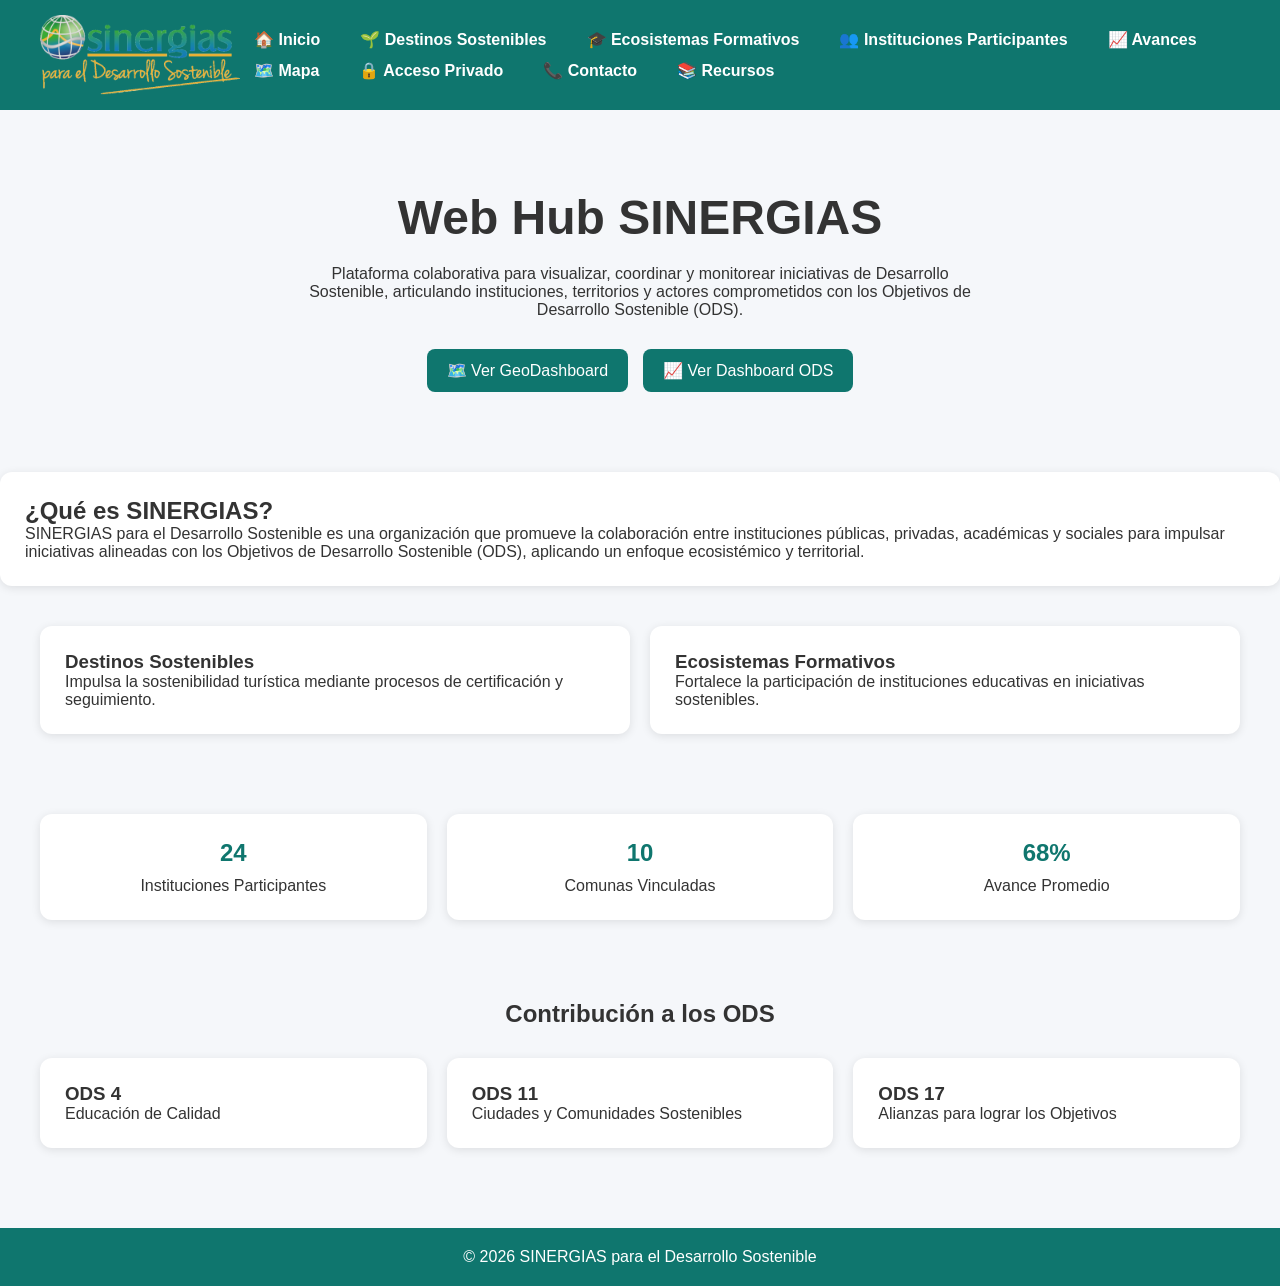
==== index.html @ 97fa35aa "si" ====
<!DOCTYPE html>
<html lang="es">

<head>
    <meta charset="UTF-8">
    <meta name="viewport" content="width=device-width, initial-scale=1.0">
    <title>Web Hub SINERGIAS</title>

    <link rel="stylesheet" href="css/styles.css">
</head>

<body>

    <header>
        <div class="logo">
            <img src="assets/logo.png" alt="Logo SINERGIAS">
        </div>

        <nav>
            <ul>
                <li><a href="index.html">🏠 Inicio</a></li>
                <li><a href="pages/destinos.html">🌱 Destinos Sostenibles</a></li>
                <li><a href="pages/ecosistemas.html">🎓 Ecosistemas Formativos</a></li>
                <li><a href="pages/participantes.html">👥 Instituciones Participantes</a></li>
                <li><a href="pages/avances.html">📈 Avances</a></li>
                <li><a href="pages/mapa.html">🗺️ Mapa</a></li>
                <li><a href="pages/privada.html">🔒 Acceso Privado</a></li>
                <li><a href="pages/contacto.html">📞 Contacto</a></li>
                <li><a href="pages/recursos.html">📚 Recursos</a></li>
            </ul>
        </nav>
    </header>

    <main>

        <section class="hero">
            <h1>Web Hub SINERGIAS</h1>

            <p>
                Plataforma colaborativa para visualizar, coordinar y
                monitorear iniciativas de Desarrollo Sostenible,
                articulando instituciones, territorios y actores
                comprometidos con los Objetivos de Desarrollo
                Sostenible (ODS).
            </p>

            <div class="hero-buttons">

                <a href="pages/mapa.html" class="btn-link">
                    🗺️ Ver GeoDashboard
                </a>

                <a href="pages/avances.html" class="btn-link">
                    📈 Ver Dashboard ODS
                </a>

            </div>
            
        </section>

        <section class="card-section">

            <div class="card">

                <h2>¿Qué es SINERGIAS?</h2>

                <p>
                    SINERGIAS para el Desarrollo Sostenible es una
                    organización que promueve la colaboración entre
                    instituciones públicas, privadas, académicas y
                    sociales para impulsar iniciativas alineadas con
                    los Objetivos de Desarrollo Sostenible (ODS),
                    aplicando un enfoque ecosistémico y territorial.
                </p>

            </div>

        </section>

        <section class="initiatives">

            <div class="card">
                <h3>Destinos Sostenibles</h3>

                <p>
                    Impulsa la sostenibilidad turística mediante
                    procesos de certificación y seguimiento.
                </p>
            </div>

            <div class="card">
                <h3>Ecosistemas Formativos</h3>

                <p>
                    Fortalece la participación de instituciones
                    educativas en iniciativas sostenibles.
                </p>
            </div>

        </section>

        <section class="stats">

            <div class="stat-card">
                <h2 id="instituciones">24</h2>
                <p>Instituciones Participantes</p>
            </div>

            <div class="stat-card">
                <h2 id="comunas">10</h2>
                <p>Comunas Vinculadas</p>
            </div>

            <div class="stat-card">
                <h2 id="avance">68%</h2>
                <p>Avance Promedio</p>
            </div>

        </section>

        <section class="integration">

            <h2>Contribución a los ODS</h2>

            <div class="integration-grid">

                <div class="card">
                    <h3>ODS 4</h3>
                    <p>Educación de Calidad</p>
                </div>

                <div class="card">
                    <h3>ODS 11</h3>
                    <p>Ciudades y Comunidades Sostenibles</p>
                </div>

                <div class="card">
                    <h3>ODS 17</h3>
                    <p>Alianzas para lograr los Objetivos</p>
                </div>

            </div>

        </section>

    </main>

    <footer>
        <p>
            © 2026 SINERGIAS para el Desarrollo Sostenible
        </p>
    </footer>

    <script src="js/app.js"></script>

</body>

</html>
---- css/styles.css ----
* {
    margin: 0;
    padding: 0;
    box-sizing: border-box;
}

body {
    font-family: Arial, sans-serif;
    background: #f5f7fa;
    color: #333;
}

header {
    background: #0f766e;
    color: white;
    padding: 15px 40px;

    display: flex;
    justify-content: space-between;
    align-items: center;
}

.logo {
    display: flex;
    align-items: center;
}

.logo img {
    height: 80px;
    width: auto;
    display: block;
}

nav ul {
    list-style: none;
    display: flex;
    gap: 12px;
    align-items: center;
    flex-wrap: wrap;
}

nav a {
    text-decoration: none;
    color: white;
    font-weight: 600;
    padding: 10px 14px;
    border-radius: 8px;
    transition: all 0.3s ease;
}

nav a:hover {
    background: rgba(255, 255, 255, 0.15);
    transform: translateY(-2px);
}

.hero {
    text-align: center;
    padding: 80px 20px;
}

.hero h1 {
    font-size: 3rem;
    margin-bottom: 20px;
}

.hero p {
    max-width: 700px;
    margin: auto;
    margin-bottom: 30px;
}

.hero-buttons {
    display: flex;
    justify-content: center;
    gap: 15px;
}

button {
    background: #0f766e;
    color: white;
    border: none;
    padding: 12px 20px;
    cursor: pointer;
    border-radius: 8px;
}

button:hover {
    opacity: 0.9;
}

.initiatives,
.stats,
.integration-grid {
    display: grid;
    gap: 20px;
}

.initiatives {
    grid-template-columns: repeat(auto-fit, minmax(280px, 1fr));
    padding: 40px;
}

.stats {
    grid-template-columns: repeat(auto-fit, minmax(200px, 1fr));
    padding: 40px;
}

.integration {
    padding: 40px;
}

.integration h2 {
    text-align: center;
    margin-bottom: 30px;
}

.integration-grid {
    grid-template-columns: repeat(auto-fit, minmax(250px, 1fr));
}

.card,
.stat-card {
    background: white;
    padding: 25px;
    border-radius: 12px;

    box-shadow: 0 2px 10px rgba(0, 0, 0, 0.1);
}

.stat-card {
    text-align: center;
}

.stat-card h2 {
    color: #0f766e;
    margin-bottom: 10px;
}

footer {
    background: #0f766e;
    color: white;
    text-align: center;
    padding: 20px;
    margin-top: 40px;
}

@media(max-width: 768px) {

    header {
        flex-direction: column;
        gap: 15px;
    }

    nav ul {
        flex-wrap: wrap;
        justify-content: center;
        gap: 12px;
    }

    .hero h1 {
        font-size: 2rem;
    }

    .hero-buttons {
        flex-direction: column;
        align-items: center;
    }

}

.container {
    padding: 40px;
}

.form-card {
    background: white;
    padding: 20px;
    border-radius: 10px;

    display: flex;
    flex-wrap: wrap;
    gap: 10px;

    margin-bottom: 30px;
}

.form-card input {
    padding: 10px;
    flex: 1;
}

table {
    width: 100%;
    border-collapse: collapse;
    background: white;
}

th,
td {
    padding: 12px;
    border: 1px solid #ddd;
}

th {
    background: #0f766e;
    color: white;
}

.btn-link {

    background: #0f766e;
    color: white;

    text-decoration: none;

    padding: 12px 20px;

    border-radius: 8px;

    display: inline-block;
}

.btn-link:hover {
    opacity: .9;
}

.btn-editar {
    background: #f59e0b;
    margin-right: 5px;
}

.btn-eliminar {
    background: #dc2626;
}

.container {
    max-width: 1200px;
    margin: auto;
    padding: 40px;
}

.container h1 {
    margin-bottom: 30px;
    text-align: center;
    color: #0f766e;
}

.dashboard-cards {
    display: grid;
    grid-template-columns: repeat(auto-fit, minmax(220px, 1fr));
    gap: 20px;
    margin-bottom: 40px;
}

.dashboard-card {
    background: white;
    padding: 25px;
    border-radius: 12px;
    text-align: center;
    box-shadow: 0 2px 10px rgba(0, 0, 0, 0.1);
}

.dashboard-card h2 {
    color: #0f766e;
    margin-bottom: 10px;
}

table {
    width: 100%;
    background: white;
    border-collapse: collapse;
    border-radius: 12px;
    overflow: hidden;
    box-shadow: 0 2px 10px rgba(0, 0, 0, 0.1);
}

th {
    background: #0f766e;
    color: white;
    padding: 15px;
}

td {
    padding: 15px;
    border-bottom: 1px solid #eee;
}

tr:hover {
    background: #f7f7f7;
}

.map-container {
    margin: 30px 0;
}

.fake-map {

    background: white;

    height: 350px;

    border-radius: 12px;

    display: flex;
    flex-direction: column;
    justify-content: center;
    align-items: center;

    box-shadow: 0 2px 10px rgba(0, 0, 0, .1);

    text-align: center;
}

.instituciones-grid {

    margin-top: 30px;

    display: grid;

    grid-template-columns:
        repeat(auto-fit, minmax(280px, 1fr));

    gap: 20px;
}

.institucion-card {

    background: white;

    padding: 20px;

    border-radius: 12px;

    box-shadow: 0 2px 10px rgba(0, 0, 0, .1);
}

.institucion-card h3 {
    margin-bottom: 10px;
    color: #0f766e;
}

.institucion-card p {
    margin-bottom: 8px;
}

#map {
    width: 100%;
    height: 500px;
    border-radius: 12px;
    box-shadow: 0 2px 10px rgba(0, 0, 0, .1);
}

.alert-card {

    background: #fff3cd;

    border-left: 5px solid #f59e0b;

    padding: 15px;

    margin-bottom: 10px;

    border-radius: 8px;
}
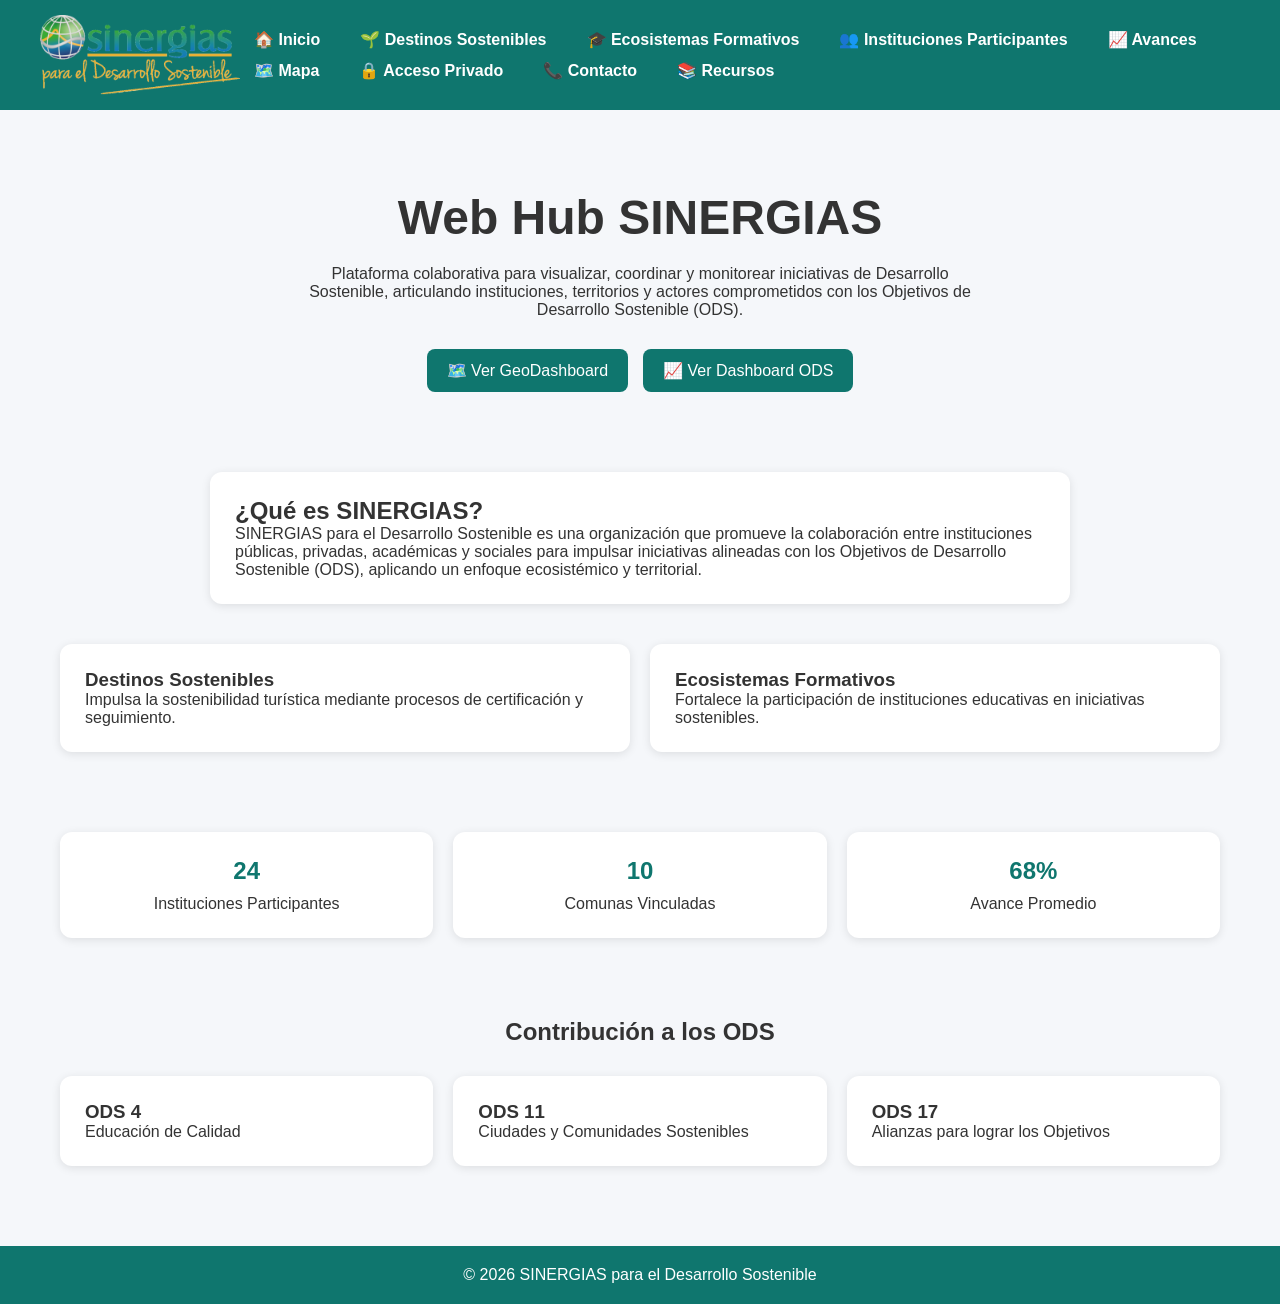
==== commit e01ad649: "a" ====
--- a/index.html
+++ b/index.html
@@ -55,93 +55,97 @@
                 </a>
 
             </div>
-            
-        </section>
-
-        <section class="card-section">
-
-            <div class="card">
-
-                <h2>¿Qué es SINERGIAS?</h2>
-
-                <p>
-                    SINERGIAS para el Desarrollo Sostenible es una
-                    organización que promueve la colaboración entre
-                    instituciones públicas, privadas, académicas y
-                    sociales para impulsar iniciativas alineadas con
-                    los Objetivos de Desarrollo Sostenible (ODS),
-                    aplicando un enfoque ecosistémico y territorial.
-                </p>
-
-            </div>
 
         </section>
 
-        <section class="initiatives">
+        <div class="home-content">
 
-            <div class="card">
-                <h3>Destinos Sostenibles</h3>
-
-                <p>
-                    Impulsa la sostenibilidad turística mediante
-                    procesos de certificación y seguimiento.
-                </p>
-            </div>
-
-            <div class="card">
-                <h3>Ecosistemas Formativos</h3>
-
-                <p>
-                    Fortalece la participación de instituciones
-                    educativas en iniciativas sostenibles.
-                </p>
-            </div>
-
-        </section>
-
-        <section class="stats">
-
-            <div class="stat-card">
-                <h2 id="instituciones">24</h2>
-                <p>Instituciones Participantes</p>
-            </div>
-
-            <div class="stat-card">
-                <h2 id="comunas">10</h2>
-                <p>Comunas Vinculadas</p>
-            </div>
-
-            <div class="stat-card">
-                <h2 id="avance">68%</h2>
-                <p>Avance Promedio</p>
-            </div>
-
-        </section>
-
-        <section class="integration">
-
-            <h2>Contribución a los ODS</h2>
-
-            <div class="integration-grid">
+            <section class="card-section">
 
                 <div class="card">
-                    <h3>ODS 4</h3>
-                    <p>Educación de Calidad</p>
+
+                    <h2>¿Qué es SINERGIAS?</h2>
+
+                    <p>
+                        SINERGIAS para el Desarrollo Sostenible es una
+                        organización que promueve la colaboración entre
+                        instituciones públicas, privadas, académicas y
+                        sociales para impulsar iniciativas alineadas con
+                        los Objetivos de Desarrollo Sostenible (ODS),
+                        aplicando un enfoque ecosistémico y territorial.
+                    </p>
+
+                </div>
+
+            </section>
+
+            <section class="initiatives">
+
+                <div class="card">
+                    <h3>Destinos Sostenibles</h3>
+
+                    <p>
+                        Impulsa la sostenibilidad turística mediante
+                        procesos de certificación y seguimiento.
+                    </p>
                 </div>
 
                 <div class="card">
-                    <h3>ODS 11</h3>
-                    <p>Ciudades y Comunidades Sostenibles</p>
+                    <h3>Ecosistemas Formativos</h3>
+
+                    <p>
+                        Fortalece la participación de instituciones
+                        educativas en iniciativas sostenibles.
+                    </p>
                 </div>
 
-                <div class="card">
-                    <h3>ODS 17</h3>
-                    <p>Alianzas para lograr los Objetivos</p>
+            </section>
+
+            <section class="stats">
+
+                <div class="stat-card">
+                    <h2 id="instituciones">24</h2>
+                    <p>Instituciones Participantes</p>
                 </div>
 
-            </div>
+                <div class="stat-card">
+                    <h2 id="comunas">10</h2>
+                    <p>Comunas Vinculadas</p>
+                </div>
 
-        </section>
+                <div class="stat-card">
+                    <h2 id="avance">68%</h2>
+                    <p>Avance Promedio</p>
+                </div>
+
+            </section>
+
+            <section class="integration">
+
+                <h2>Contribución a los ODS</h2>
+
+                <div class="integration-grid">
+
+                    <div class="card">
+                        <h3>ODS 4</h3>
+                        <p>Educación de Calidad</p>
+                    </div>
+
+                    <div class="card">
+                        <h3>ODS 11</h3>
+                        <p>Ciudades y Comunidades Sostenibles</p>
+                    </div>
+
+                    <div class="card">
+                        <h3>ODS 17</h3>
+                        <p>Alianzas para lograr los Objetivos</p>
+                    </div>
+
+                </div>
+
+            </section>
+
+        </div>
 
     </main>
 
--- a/css/styles.css
+++ b/css/styles.css
@@ -51,6 +51,11 @@
 nav a:hover {
     background: rgba(255, 255, 255, 0.15);
     transform: translateY(-2px);
+}
+
+.home-content {
+    max-width: 1200px;
+    margin: 0 auto;
 }
 
 .hero {
@@ -97,16 +102,16 @@
 
 .initiatives {
     grid-template-columns: repeat(auto-fit, minmax(280px, 1fr));
-    padding: 40px;
+    padding: 40px 20px;
 }
 
 .stats {
     grid-template-columns: repeat(auto-fit, minmax(200px, 1fr));
-    padding: 40px;
+    padding: 40px 20px;
 }
 
 .integration {
-    padding: 40px;
+    padding: 40px 20px;
 }
 
 .integration h2 {
@@ -116,6 +121,12 @@
 
 .integration-grid {
     grid-template-columns: repeat(auto-fit, minmax(250px, 1fr));
+}
+
+.card-section {
+    max-width: 900px;
+    margin: 0 auto;
+    padding: 0 20px;
 }
 
 .card,
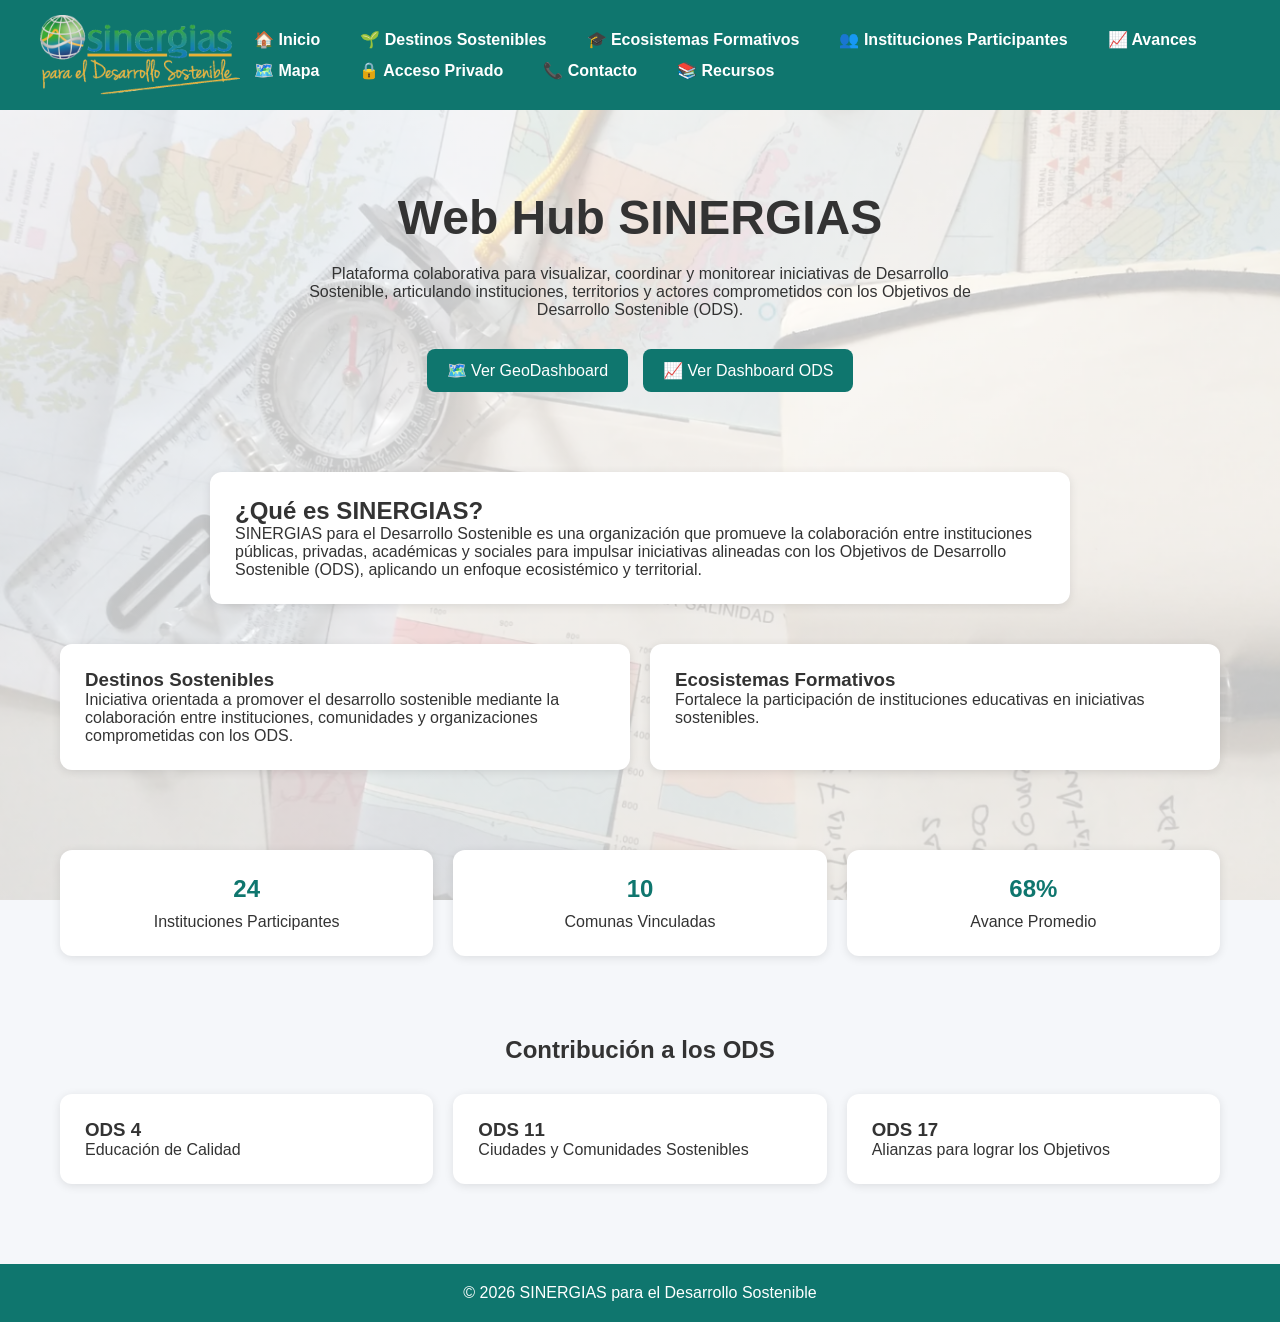
==== commit b044eebd: "Update index.html" ====
--- a/index.html
+++ b/index.html
@@ -85,8 +85,9 @@
                     <h3>Destinos Sostenibles</h3>
 
                     <p>
-                        Impulsa la sostenibilidad turística mediante
-                        procesos de certificación y seguimiento.
+                        Iniciativa orientada a promover el desarrollo sostenible
+                        mediante la colaboración entre instituciones, comunidades
+                        y organizaciones comprometidas con los ODS.
                     </p>
                 </div>
 
--- a/css/styles.css
+++ b/css/styles.css
@@ -372,4 +372,54 @@
     margin-bottom: 10px;
 
     border-radius: 8px;
-}+}
+
+.avance-visual{
+    background:white;
+    padding:25px;
+    border-radius:12px;
+    margin-bottom:30px;
+    box-shadow:0 2px 10px rgba(0,0,0,.1);
+}
+
+.avance-visual h2{
+    margin-bottom:20px;
+    color:#0f766e;
+}
+
+.avance-item{
+    margin-bottom:20px;
+}
+
+.avance-header{
+    display:flex;
+    justify-content:space-between;
+    margin-bottom:8px;
+}
+
+.barra-fondo{
+    width:100%;
+    height:20px;
+    background:#e5e7eb;
+    border-radius:10px;
+    overflow:hidden;
+}
+
+.barra-progreso{
+    height:100%;
+    background:#0f766e;
+    border-radius:10px;
+}
+
+body {
+    background-image:
+        linear-gradient(
+            rgba(255, 255, 255, 0.75),
+            rgba(255, 255, 255, 0.75)
+        ),
+        url("fondo.png"); /* 👈 Sintaxis limpia y ruta corregida */
+
+    background-size: cover;
+    background-position: center;
+    background-attachment: fixed;
+}
